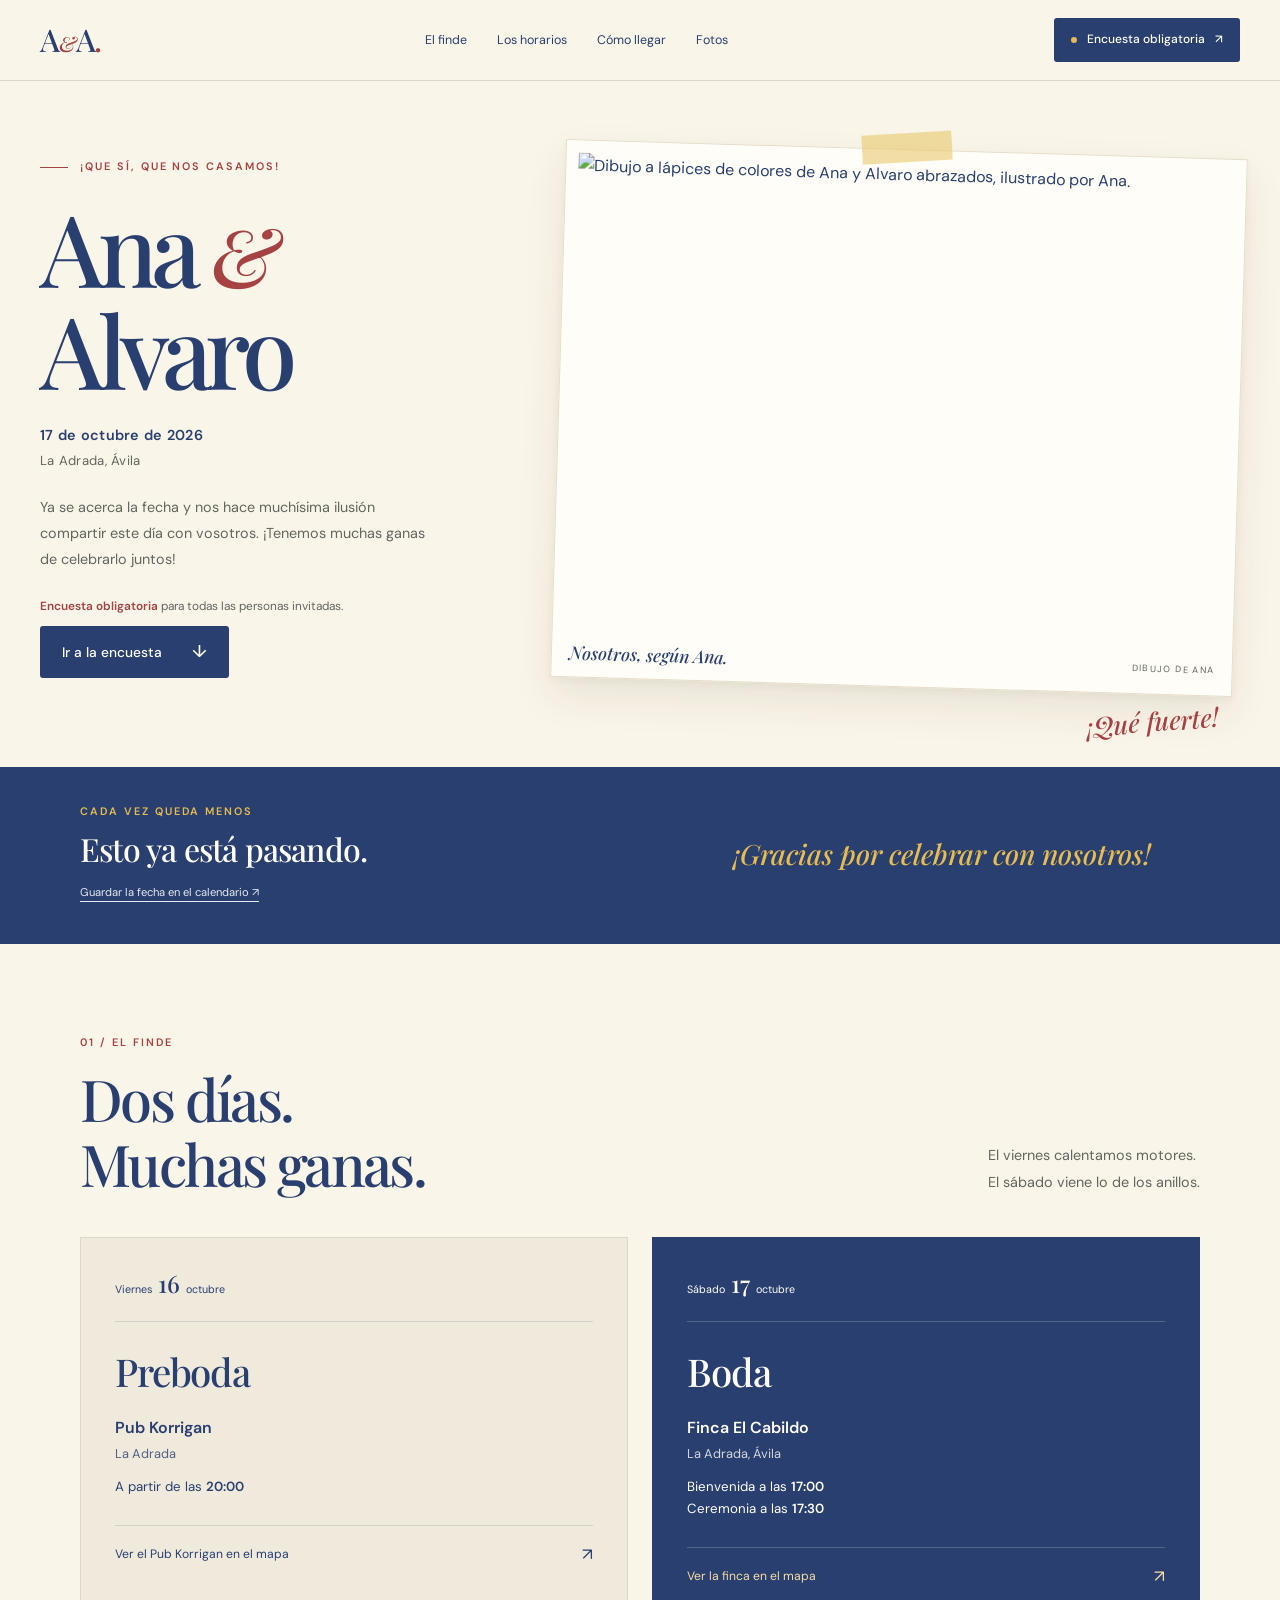
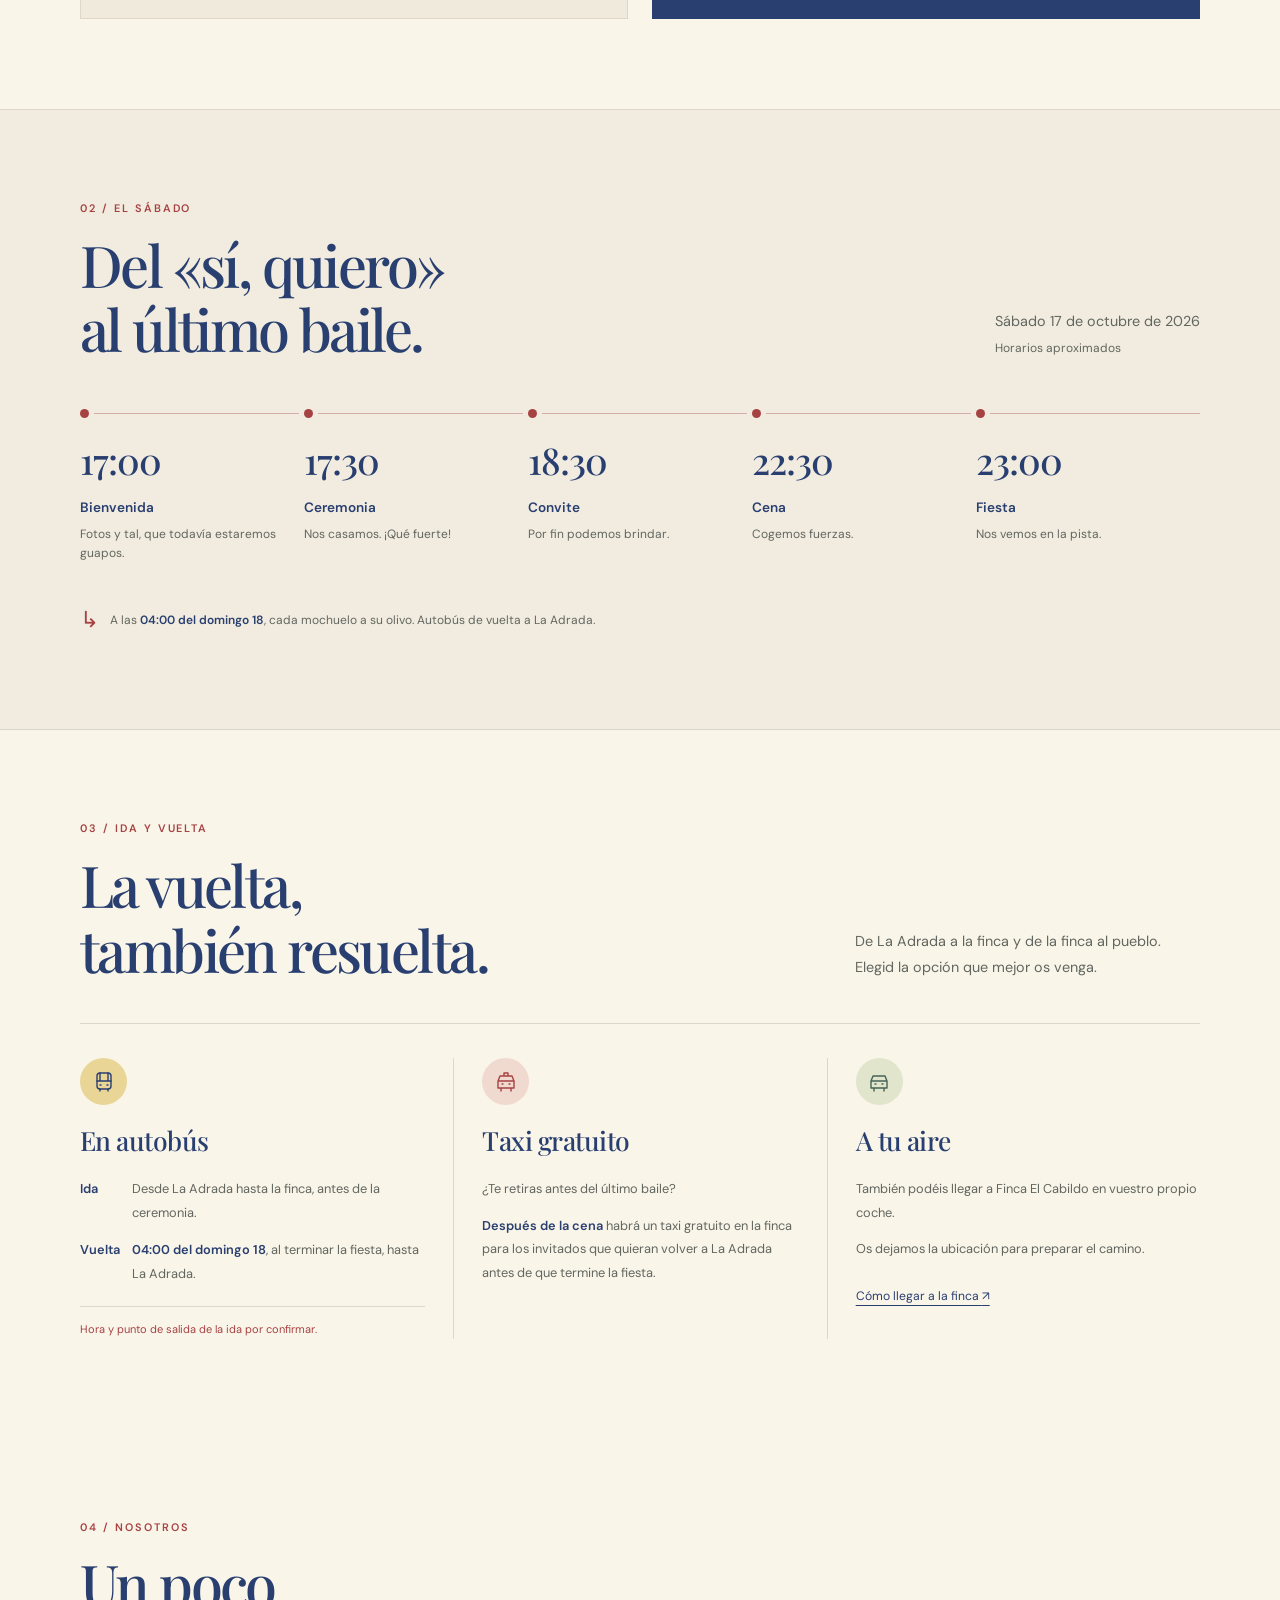
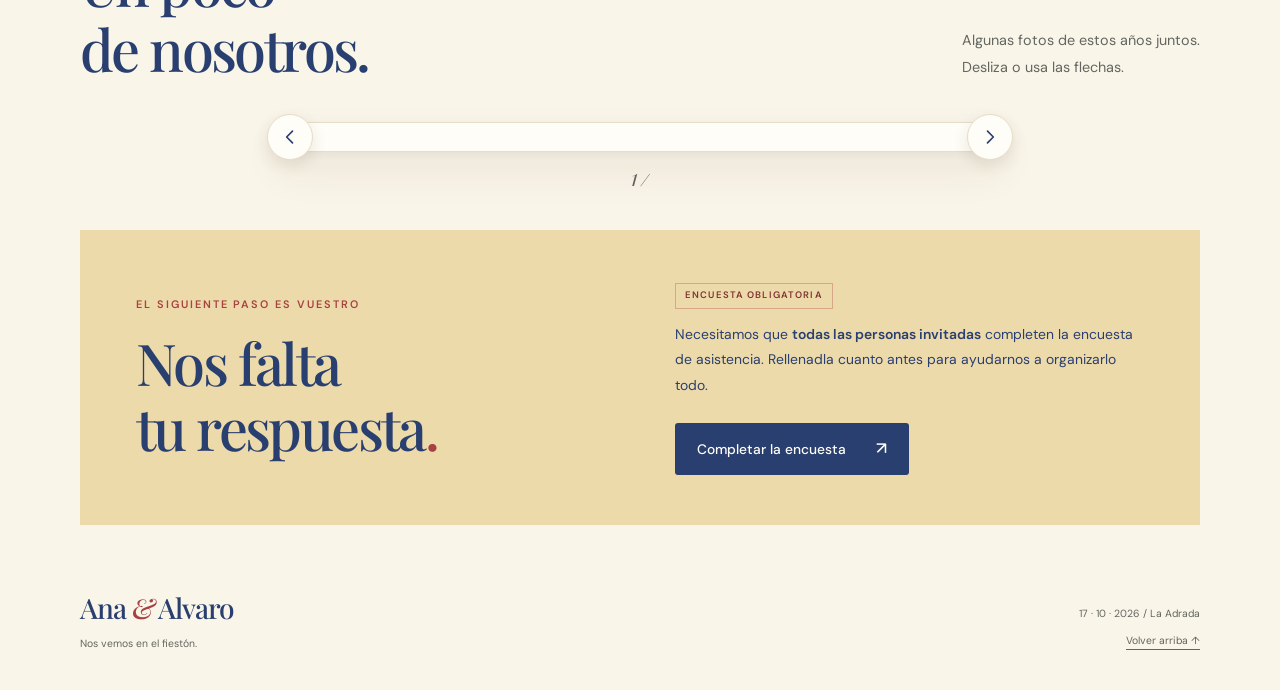
==== index.html @ 2a8c02b9 "Create index.html" ====
<!doctype html>
<html lang="es">
<head>
  <meta charset="utf-8">
  <meta name="viewport" content="width=device-width, initial-scale=1">
  <meta name="theme-color" content="#faf5e9">
  <meta name="description" content="Ana y Alvaro se casan el 17 de octubre de 2026 en Finca El Cabildo, La Adrada. Preboda, horarios, transporte y encuesta de asistencia.">
  <title>Ana &amp; Alvaro · 17 de octubre de 2026</title>
  <link rel="icon" href="6-favicon.svg" type="image/svg+xml">
  <link rel="preconnect" href="https://fonts.googleapis.com">
  <link rel="preconnect" href="https://fonts.gstatic.com" crossorigin>
  <link href="https://fonts.googleapis.com/css2?family=DM+Sans:wght@400;500;600&family=Playfair+Display:ital,wght@0,500;0,600;1,500&display=swap" rel="stylesheet">
  <link rel="stylesheet" href="2-styles.css">
  <script src="4-countdown.js" defer></script>
  <script src="5-gift.js" defer></script>
  <script src="carousel.js" defer></script>
</head>
<body>
  <a class="skip-link" href="#contenido">Saltar al contenido</a>

  <header class="masthead">
    <div class="masthead-inner">
      <a class="monogram" href="#inicio" aria-label="Ana y Alvaro, inicio">A<span>&amp;</span>A<span class="monogram-dot" aria-hidden="true">.</span></a>
      <nav class="main-nav" aria-label="Navegación principal">
        <a href="#detalles">El finde</a>
        <a href="#horarios">Los horarios</a>
        <a href="#logistica">Cómo llegar</a>
        <a href="#nosotros">Fotos</a>
      </nav>
      <a class="header-rsvp" href="https://tally.so/r/gD2LaK" target="_blank" rel="noopener noreferrer" aria-label="Encuesta obligatoria, se abre en otra pestaña">
        <span class="status-dot" aria-hidden="true"></span>Encuesta obligatoria <span aria-hidden="true">↗</span>
      </a>
    </div>
  </header>

  <main id="contenido">
    <section class="hero" id="inicio" aria-labelledby="couple-names">
      <div class="hero-copy">
        <div class="hero-heading">
          <p class="eyebrow"><span class="short-line" aria-hidden="true"></span>¡Que sí, que nos casamos!</p>
          <h1 id="couple-names"><span>Ana <i>&amp;</i></span> <span>Alvaro</span></h1>
          <p class="hero-date"><time datetime="2026-10-17">17 de octubre de 2026</time><span>La Adrada, Ávila</span></p>
        </div>
        <div class="hero-note">
          <p class="intro">Ya se acerca la fecha y nos hace muchísima ilusión compartir este día con vosotros. ¡Tenemos muchas ganas de celebrarlo juntos!</p>
          <div class="hero-response">
            <p class="response-label"><strong>Encuesta obligatoria</strong> para todas las personas invitadas.</p>
            <a class="button button-blue" href="#confirmar" aria-label="Ir a la sección de encuesta obligatoria">Ir a la encuesta <span aria-hidden="true">↓</span></a>
          </div>
        </div>
      </div>
      <figure class="artwork">
        <div class="paper-tape" aria-hidden="true"></div>
        <picture>
          <source srcset="ana-alvaro-dibujo.webp" type="image/webp">
          <img src="8-ana-alvaro-dibujo.png" width="2016" height="1458" alt="Dibujo a lápices de colores de Ana y Alvaro abrazados, ilustrado por Ana." fetchpriority="high">
        </picture>
        <figcaption><span>Nosotros, según Ana.</span><span class="artwork-credit">Dibujo de Ana</span></figcaption>
        <span class="artwork-note" aria-hidden="true">¡Qué fuerte!</span>
      </figure>
    </section>

    <section class="countdown-section" aria-labelledby="countdown-title">
      <div class="countdown-inner">
        <div class="countdown-heading">
          <p class="eyebrow">Cada vez queda menos</p>
          <h2 id="countdown-title">Esto ya está pasando.</h2>
          <a class="calendar-link" href="7-ana-y-alvaro.ics" download="boda-ana-y-alvaro.ics">Guardar la fecha en el calendario <span aria-hidden="true">↗</span></a>
        </div>
        <div class="countdown-display">
          <p id="countdown-fallback"><time datetime="2026-10-17T17:30:00+02:00">17 de octubre de 2026 · 17:30</time><br><span>Hora de La Adrada</span></p>
          <div class="countdown-units" id="countdown-units" role="timer" aria-live="off" aria-label="Cuenta atrás hasta la ceremonia" hidden>
            <div><span class="count-number" id="count-days">—</span><span class="count-label">Días</span></div>
            <div><span class="count-number" id="count-hours">—</span><span class="count-label">Horas</span></div>
            <div><span class="count-number" id="count-minutes">—</span><span class="count-label">Minutos</span></div>
            <div><span class="count-number" id="count-seconds">—</span><span class="count-label">Segundos</span></div>
          </div>
          <p class="countdown-caption" id="countdown-caption" hidden>Hasta el sí, quiero · 17:30, hora de La Adrada</p>
          <p class="countdown-message" id="countdown-message" hidden></p>
        </div>
      </div>
    </section>

    <section class="section" id="detalles" aria-labelledby="events-title">
      <div class="section-heading">
        <div><p class="eyebrow">01 / El finde</p><h2 id="events-title">Dos días.<br>Muchas ganas.</h2></div>
        <p class="section-intro">El viernes calentamos motores.<br>El sábado viene lo de los anillos.</p>
      </div>
      <div class="event-grid">
        <article class="event-card event-pre">
          <div class="event-top"><time datetime="2026-10-16">Viernes <strong>16</strong> octubre</time></div>
          <h3>Preboda</h3>
          <p class="venue">Pub Korrigan</p>
          <p class="event-place">La Adrada</p>
          <p class="event-hour">A partir de las <strong>20:00</strong></p>
          <a class="location-link" href="https://www.google.com/maps/search/?api=1&amp;query=Pub+Korrigan%2C+La+Adrada%2C+Avila" target="_blank" rel="noopener noreferrer" aria-label="Ver el Pub Korrigan en el mapa, se abre en otra pestaña">Ver el Pub Korrigan en el mapa <span aria-hidden="true">↗</span></a>
        </article>
        <article class="event-card event-wedding">
          <div class="event-top"><time datetime="2026-10-17">Sábado <strong>17</strong> octubre</time></div>
          <h3>Boda</h3>
          <p class="venue">Finca El Cabildo</p>
          <p class="event-place">La Adrada, Ávila</p>
          <p class="event-hour">Bienvenida a las <strong>17:00</strong><br>Ceremonia a las <strong>17:30</strong></p>
          <a class="location-link" href="https://www.google.com/maps/search/?api=1&amp;query=Finca+El+Cabildo%2C+La+Adrada%2C+Avila" target="_blank" rel="noopener noreferrer" aria-label="Ver Finca El Cabildo en el mapa, se abre en otra pestaña">Ver la finca en el mapa <span aria-hidden="true">↗</span></a>
        </article>
      </div>
    </section>

    <section class="schedule-section" id="horarios" aria-labelledby="schedule-title">
      <div class="section schedule-inner">
        <div class="section-heading">
          <div><p class="eyebrow">02 / El sábado</p><h2 id="schedule-title">Del «sí, quiero»<br>al último baile.</h2></div>
          <p class="section-intro">Sábado 17 de octubre de 2026<br><span class="muted">Horarios aproximados</span></p>
        </div>
        <ol class="timeline">
          <li><span class="timeline-dot" aria-hidden="true"></span><time datetime="2026-10-17T17:00:00+02:00">17:00</time><div><h3>Bienvenida</h3><p>Fotos y tal, que todavía estaremos guapos.</p></div></li>
          <li><span class="timeline-dot" aria-hidden="true"></span><time datetime="2026-10-17T17:30:00+02:00">17:30</time><div><h3>Ceremonia</h3><p>Nos casamos. ¡Qué fuerte!</p></div></li>
          <li><span class="timeline-dot" aria-hidden="true"></span><time datetime="2026-10-17T18:30:00+02:00">18:30</time><div><h3>Convite</h3><p>Por fin podemos brindar.</p></div></li>
          <li><span class="timeline-dot" aria-hidden="true"></span><time datetime="2026-10-17T22:30:00+02:00">22:30</time><div><h3>Cena</h3><p>Cogemos fuerzas.</p></div></li>
          <li><span class="timeline-dot" aria-hidden="true"></span><time datetime="2026-10-17T23:00:00+02:00">23:00</time><div><h3>Fiesta</h3><p>Nos vemos en la pista.</p></div></li>
        </ol>
        <p class="schedule-return"><span aria-hidden="true">↳</span> A las <strong>04:00 del domingo 18</strong>, cada mochuelo a su olivo. Autobús de vuelta a La Adrada.</p>
      </div>
    </section>

    <section class="section" id="logistica" aria-labelledby="transport-title">
      <div class="section-heading">
        <div><p class="eyebrow">03 / Ida y vuelta</p><h2 id="transport-title">La vuelta,<br>también resuelta.</h2></div>
        <p class="section-intro">De La Adrada a la finca y de la finca al pueblo. Elegid la opción que mejor os venga.</p>
      </div>
      <div class="transport-grid">
        <article class="transport-card">
          <span class="transport-icon" aria-hidden="true"><svg viewBox="0 0 24 24" fill="none"><rect x="5" y="3" width="14" height="16" rx="3"/><path d="M5 11h14M8 3v8m8-8v8M8 19v2m8-2v2M8 15h1m6 0h1"/></svg></span>
          <h3>En autobús</h3>
          <dl class="transport-times">
            <div><dt>Ida</dt><dd>Desde La Adrada hasta la finca, antes de la ceremonia.</dd></div>
            <div><dt>Vuelta</dt><dd><strong>04:00 del domingo 18</strong>, al terminar la fiesta, hasta La Adrada.</dd></div>
          </dl>
          <p class="pending-note">Hora y punto de salida de la ida por confirmar.</p>
        </article>
        <article class="transport-card">
          <span class="transport-icon icon-coral" aria-hidden="true"><svg viewBox="0 0 24 24" fill="none"><path d="m4 11 2-5h12l2 5M4 11h16v7H4zM7 18v3m10-3v3M8 14h1m6 0h1M10 6V3h4v3"/></svg></span>
          <h3>Taxi gratuito</h3>
          <p>¿Te retiras antes del último baile?</p>
          <p><strong>Después de la cena</strong> habrá un taxi gratuito en la finca para los invitados que quieran volver a La Adrada antes de que termine la fiesta.</p>
        </article>
        <article class="transport-card">
          <span class="transport-icon icon-green" aria-hidden="true"><svg viewBox="0 0 24 24" fill="none"><path d="m4 11 2-5h12l2 5M4 11h16v7H4zM7 18v3m10-3v3M8 14h1m6 0h1"/></svg></span>
          <h3>A tu aire</h3>
          <p>También podéis llegar a Finca El Cabildo en vuestro propio coche.</p>
          <p>Os dejamos la ubicación para preparar el camino.</p>
          <a class="text-link" href="https://www.google.com/maps/dir/?api=1&amp;destination=Finca+El+Cabildo%2C+La+Adrada%2C+Avila&amp;travelmode=driving" target="_blank" rel="noopener noreferrer" aria-label="Ver ubicación de Finca El Cabildo, se abre en otra pestaña">Cómo llegar a la finca <span aria-hidden="true">↗</span></a>
        </article>
      </div>
    </section>

    <section class="section carousel-section" id="nosotros" aria-labelledby="carousel-title">
      <div class="section-heading">
        <div><p class="eyebrow">04 / Nosotros</p><h2 id="carousel-title">Un poco<br>de nosotros.</h2></div>
        <p class="section-intro">Algunas fotos de estos años juntos.<br>Desliza o usa las flechas.</p>
      </div>
      <div class="carousel" data-carousel>
        <div class="carousel-frame">
          <div class="carousel-viewport" data-carousel-viewport tabindex="0" role="region" aria-roledescription="Carrusel" aria-label="Fotos de Ana y Alvaro">
            <div class="carousel-track" data-carousel-track></div>
          </div>
          <button class="carousel-arrow carousel-prev" type="button" data-carousel-prev aria-label="Foto anterior"><svg viewBox="0 0 24 24" fill="none" stroke="currentColor" stroke-width="2" stroke-linecap="round" stroke-linejoin="round" aria-hidden="true"><path d="M15 5l-7 7 7 7"/></svg></button>
          <button class="carousel-arrow carousel-next" type="button" data-carousel-next aria-label="Foto siguiente"><svg viewBox="0 0 24 24" fill="none" stroke="currentColor" stroke-width="2" stroke-linecap="round" stroke-linejoin="round" aria-hidden="true"><path d="M9 5l7 7-7 7"/></svg></button>
        </div>
        <p class="carousel-counter"><span data-carousel-current>1</span> / <span data-carousel-total></span></p>
      </div>
      <noscript><p class="section-intro carousel-noscript">Activa JavaScript para ver el carrusel de fotos.</p></noscript>
    </section>

    <section class="rsvp-section" id="confirmar" aria-labelledby="rsvp-title">
      <div class="rsvp-inner">
        <div><p class="eyebrow">El siguiente paso es vuestro</p><h2 id="rsvp-title">Nos falta<br>tu respuesta<span>.</span></h2></div>
        <div class="rsvp-action">
          <p class="required-tag">Encuesta obligatoria</p>
          <p>Necesitamos que <strong>todas las personas invitadas</strong> completen la encuesta de asistencia. Rellenadla cuanto antes para ayudarnos a organizarlo todo.</p>
          <a class="button button-blue" href="https://tally.so/r/gD2LaK" target="_blank" rel="noopener noreferrer" aria-label="Completar la encuesta obligatoria, se abre en otra pestaña">Completar la encuesta <span aria-hidden="true">↗</span></a>
        </div>
      </div>
    </section>

    <section class="gift-section" id="regalo" aria-labelledby="gift-title" hidden>
      <div class="gift-inner">
        <div class="gift-copy">
          <p class="eyebrow">De corazón</p>
          <h2 id="gift-title">El mejor regalo<br>es veros allí.</h2>
          <p>Si queréis hacernos un regalo, os dejamos aquí nuestra cuenta. Gracias por acompañarnos y por todo el cariño que nos dais.</p>
        </div>
        <div class="gift-account">
          <p class="gift-account-label">Datos de la cuenta</p>
          <dl class="gift-details">
            <div><dt>Titular</dt><dd>Alvaro Muñoz Serrano</dd></div>
            <div id="gift-bank-row" hidden><dt>Banco</dt><dd></dd></div>
            <div>
              <dt class="gift-iban-heading">IBAN <button class="gift-copy-button" id="copy-iban" type="button" aria-label="Copiar IBAN" title="Copiar IBAN" hidden><svg viewBox="0 0 24 24" fill="none" stroke="currentColor" stroke-width="1.8" stroke-linecap="round" stroke-linejoin="round" aria-hidden="true"><rect x="8" y="8" width="11" height="11" rx="2"/><path d="M16 8V6a2 2 0 0 0-2-2H6a2 2 0 0 0-2 2v8a2 2 0 0 0 2 2h2"/></svg></button></dt>
              <dd class="gift-iban-scroll"><span class="gift-iban" id="gift-iban"></span><span class="gift-copy-status" id="gift-copy-status" role="status" aria-live="polite"></span></dd>
            </div>
            <div><dt>BIC / SWIFT</dt><dd>BBVAESMM</dd></div>
          </dl>
          <p class="gift-reference">En el concepto, poned vuestros nombres para saber de quién viene el regalo.</p>
        </div>
      </div>
    </section>
  </main>

  <footer class="footer">
    <div><p class="footer-names">Ana <i>&amp;</i> Alvaro</p><p>Nos vemos en el fiestón.</p></div>
    <div class="footer-end"><p>17 · 10 · 2026 / La Adrada</p><a href="#inicio">Volver arriba <span aria-hidden="true">↑</span></a></div>
  </footer>
</body>
</html>
---- 2-styles.css ----
/* Colores tomados del dibujo de Ana. */
:root {
  --paper: #faf5e9;
  --white: #fffdf7;
  --blue: #293f70;
  --coral: #a74243;
  --gold: #e7bc50;
  --muted: #626660;
  --line: #dcd7c9;
  --serif: 'Playfair Display', Georgia, serif;
  --sans: 'DM Sans', system-ui, sans-serif;
}
* { box-sizing: border-box; }
html { scroll-behavior: smooth; scroll-padding-top: 110px; }
body { margin: 0; color: var(--blue); background: var(--paper); font: 16px/1.65 var(--sans); -webkit-font-smoothing: antialiased; }
img, svg { max-width: 100%; }
a { color: inherit; text-underline-offset: 5px; }
button, a { -webkit-tap-highlight-color: transparent; }
a:focus-visible, button:focus-visible { outline: 3px solid var(--coral); outline-offset: 6px; border-radius: 3px; }
[hidden] { display: none !important; }
::selection { background: #edc65b; color: var(--blue); }
h1, h2, h3, p, figure { margin: 0; }
h2 { font: 500 clamp(2.6rem, 4.5vw, 4rem)/1.12 var(--serif); letter-spacing: -.045em; }
.eyebrow { font-size: .68rem; font-weight: 600; text-transform: uppercase; letter-spacing: .18em; color: var(--coral); }
.skip-link { position: fixed; top: 8px; left: 8px; z-index: 20; padding: 10px 16px; background: var(--blue); color: white; transform: translateY(-160%); }
.skip-link:focus { transform: translateY(0); }

/* El acceso a la encuesta sigue visible también en móvil. */
.masthead { position: sticky; top: 0; z-index: 10; background: rgba(250,245,233,.97); border-bottom: 1px solid var(--line); }
.masthead-inner { max-width: 1370px; margin: auto; padding: 18px 40px; display: flex; align-items: center; justify-content: space-between; gap: 24px; }
.monogram { font: 500 1.95rem/1 var(--serif); letter-spacing: -.09em; text-decoration: none; white-space: nowrap; }
.monogram > span:first-child { color: var(--coral); font-size: .68em; font-style: italic; margin: 0 2px; }
.monogram-dot { color: var(--coral); }
.main-nav { display: flex; gap: 30px; font-size: .78rem; }
.main-nav a { padding: 10px 0; text-decoration: none; }
.main-nav a:hover { color: var(--coral); }
.header-rsvp { display: flex; align-items: center; gap: 10px; min-height: 44px; padding: 10px 17px; background: var(--blue); color: var(--white); font-size: .75rem; font-weight: 500; text-decoration: none; border-radius: 3px; }
.status-dot { width: 6px; height: 6px; flex-shrink: 0; background: var(--gold); border-radius: 50%; }
.header-rsvp:hover { background: #3d5384; }

/* Portada: texto e ilustración comparten la primera pantalla. */
.hero { max-width: 1370px; margin: auto; padding: 68px 40px 80px; display: grid; grid-template-columns: .84fr 1.25fr; align-items: center; gap: 60px; }
.hero-heading .eyebrow { display: flex; align-items: center; gap: 12px; }
.short-line { display: inline-block; width: 28px; height: 1px; background: var(--coral); }
.hero h1 { margin: 20px 0 24px; font: 500 clamp(4.5rem, 7.8vw, 7.1rem)/1.02 var(--serif); letter-spacing: -.065em; }
.hero h1 > span { display: block; }
.hero h1 i { color: var(--coral); font-size: .82em; font-weight: 500; }
.hero-date { font-size: .9rem; letter-spacing: .02em; }
.hero-date time { font-weight: 600; }
.hero-date > span { display: block; margin-top: 2px; color: var(--muted); font-size: .82rem; }
.intro { max-width: 395px; margin-top: 24px; color: var(--muted); font-size: .9rem; line-height: 1.8; }
.hero-response { margin-top: 24px; }
.response-label { max-width: 370px; margin-bottom: 10px; font-size: .74rem; line-height: 1.6; color: var(--muted); }
.response-label strong { color: var(--coral); font-weight: 600; }
.button { display: inline-flex; min-height: 52px; align-items: center; justify-content: space-between; gap: 30px; padding: 14px 22px; border-radius: 3px; text-decoration: none; font-size: .86rem; font-weight: 500; transition: background .18s, transform .18s; }
.button-blue { background: var(--blue); color: var(--white); }
.button-blue:hover { background: #3b5488; transform: translateY(-2px); }
.button span { font-size: 1.25em; line-height: 1; }
.artwork { position: relative; padding: 12px 12px 0; background: var(--white); border: 1px solid #e6ddc9; box-shadow: 0 18px 40px #3c321416, 0 3px 7px #3c32140c; transform: rotate(1.7deg); }
.artwork picture, .artwork img { display: block; width: 100%; height: auto; }
.artwork figcaption { display: flex; align-items: center; justify-content: space-between; gap: 12px; min-height: 50px; padding: 12px 5px; }
.artwork figcaption > span:first-child { font: italic 500 1.1rem var(--serif); }
.artwork-credit { font-size: .57rem; text-transform: uppercase; letter-spacing: .15em; color: var(--muted); }
.paper-tape { position: absolute; z-index: 1; width: 90px; height: 29px; top: -17px; left: calc(50% - 45px); background: #e8c96994; transform: rotate(-5deg); }
.artwork-note { position: absolute; bottom: -44px; right: 12px; font: italic 500 1.6rem var(--serif); color: var(--coral); transform: rotate(-6deg); }

/* Cuenta atrás: la hora de destino no depende de la zona del visitante. */
.countdown-section { background: var(--blue); color: var(--white); }
.countdown-inner { display: flex; justify-content: space-between; align-items: center; gap: 48px; max-width: 1200px; margin: auto; padding: 36px 40px 40px; }
.countdown-heading .eyebrow { color: var(--gold); margin-bottom: 10px; }
.countdown-heading h2 { font-size: clamp(1.65rem, 2.5vw, 2.4rem); letter-spacing: -.025em; }
.calendar-link { display: inline-block; margin-top: 16px; color: #e6e9ee; font-size: .7rem; }
.calendar-link:hover { color: var(--gold); }
.countdown-section a:focus-visible { outline-color: var(--gold); }
.countdown-display { flex: 0 0 46%; text-align: center; }
.countdown-units { display: grid; grid-template-columns: repeat(4, minmax(0, 1fr)); }
.countdown-units > div + div { border-left: 1px solid #ffffff29; }
.count-number { display: block; font: 500 clamp(2.2rem, 4vw, 3.4rem)/1.15 var(--serif); font-variant-numeric: lining-nums tabular-nums; letter-spacing: -.03em; }
.count-label { display: block; margin-top: 8px; color: #e1e5eb; font-size: .55rem; text-transform: uppercase; letter-spacing: .15em; }
.countdown-caption { margin-top: 15px; font-size: .62rem; color: #d5dce7; }
.countdown-message { font: italic 500 1.75rem/1.4 var(--serif); color: var(--gold); }
#countdown-fallback { font: 500 1.3rem/1.5 var(--serif); }
#countdown-fallback span { font: .7rem var(--sans); color: #e1e5eb; }

.section { max-width: 1200px; padding: 90px 40px; margin: auto; }
.section-heading { display: flex; justify-content: space-between; align-items: end; gap: 48px; margin-bottom: 42px; }
.section-heading .eyebrow { margin-bottom: 14px; }
.section-intro { max-width: 345px; color: var(--muted); font-size: .9rem; line-height: 1.85; }
.muted { font-size: .75rem; }
.event-grid { display: grid; grid-template-columns: 1fr 1fr; gap: 24px; }
.event-card { padding: 29px 34px 27px; border: 1px solid var(--line); }
.event-pre { background: #f0eadc; }
.event-wedding { background: var(--blue); border-color: var(--blue); color: var(--white); }
.event-top { display: flex; justify-content: space-between; align-items: center; gap: 12px; padding-bottom: 22px; border-bottom: 1px solid #293f7025; }
.event-kind { color: var(--coral); text-transform: uppercase; letter-spacing: .15em; font-size: .63rem; font-weight: 600; }
.event-top time { font-size: .67rem; white-space: nowrap; }
.event-top time strong { font: 500 1.5rem var(--serif); margin: 0 3px; }
.event-wedding .event-kind { color: var(--gold); }
.event-wedding .event-top { border-color: #ffffff33; }
.event-card h3 { font: 500 clamp(1.9rem, 3vw, 2.6rem)/1.15 var(--serif); letter-spacing: -.03em; margin: 27px 0 21px; }
.venue { font-weight: 600; font-size: 1rem; }
.event-place { font-size: .8rem; opacity: .8; margin: 2px 0 12px; }
.event-hour { font-size: .83rem; }
.event-hour strong { font-weight: 600; }
.location-link { display: flex; min-height: 44px; margin-top: 27px; padding: 14px 0 0; justify-content: space-between; align-items: center; border-top: 1px solid #293f7025; font-size: .76rem; text-decoration: none; }
.location-link:hover { text-decoration: underline; }
.location-link span { font-size: 1.4em; }
.event-wedding .location-link { border-color: #ffffff33; color: #f6dda3; }
.event-wedding a:focus-visible { outline-color: var(--gold); }

.schedule-section { background: #f1ecdf; border-block: 1px solid var(--line); }
.timeline { display: grid; grid-template-columns: repeat(5, minmax(0, 1fr)); list-style: none; padding: 0; margin: 52px 0 0; }
.timeline li { position: relative; padding: 24px 16px 0 0; border-top: 1px solid #a7424360; }
.timeline-dot { position: absolute; width: 9px; height: 9px; top: -5px; left: 0; background: var(--coral); border-radius: 50%; box-shadow: 0 0 0 5px #f1ecdf; }
.timeline time { font: 500 2.3rem/1.2 var(--serif); letter-spacing: -.025em; }
.timeline h3 { font-size: .85rem; font-weight: 600; margin: 14px 0 5px; }
.timeline p { font-size: .75rem; color: var(--muted); }
.schedule-return { margin-top: 38px; font-size: .75rem; color: var(--muted); }
.schedule-return > span { display: inline-block; font-size: 1.4rem; margin-right: 8px; color: var(--coral); vertical-align: middle; }
.schedule-return strong { font-weight: 600; color: var(--blue); }

.transport-grid { display: grid; grid-template-columns: repeat(3, minmax(0, 1fr)); gap: 0; border-top: 1px solid var(--line); padding-top: 34px; }
.transport-card { padding-right: 28px; }
.transport-card + .transport-card { padding-left: 28px; border-left: 1px solid var(--line); }
.transport-card:last-child { padding-right: 0; }
.transport-icon { display: inline-flex; align-items: center; justify-content: center; width: 47px; height: 47px; border-radius: 50%; background: #e9d697; color: var(--blue); }
.transport-icon svg { width: 24px; height: 24px; stroke: currentColor; stroke-width: 1.4; stroke-linecap: round; stroke-linejoin: round; }
.icon-coral { background: #f0d9ce; color: var(--coral); }
.icon-green { background: #e1e5cc; color: #456357; }
.transport-card h3 { font: 500 1.65rem var(--serif); margin: 17px 0 19px; letter-spacing: -.02em; }
.transport-card p, .transport-times { font-size: .8rem; color: var(--muted); line-height: 1.85; }
.transport-card > p + p { margin-top: 13px; }
.transport-card strong { color: var(--blue); font-weight: 600; }
.transport-times { margin: 0; }
.transport-times > div { display: grid; grid-template-columns: 44px 1fr; gap: 8px; }
.transport-times > div + div { margin-top: 14px; }
.transport-times dt { font-weight: 600; color: var(--blue); }
.transport-times dd { margin: 0; }
.transport-card .pending-note { margin-top: 20px; padding-top: 12px; border-top: 1px solid var(--line); font-size: .69rem; color: var(--coral); }
.text-link { display: inline-block; min-height: 44px; padding-top: 15px; margin-top: 10px; font-size: .76rem; }
.text-link:hover { color: var(--coral); }

.rsvp-section { padding: 0 40px 64px; }
.rsvp-inner { display: grid; grid-template-columns: 1fr 1fr; align-items: center; gap: 70px; max-width: 1120px; margin: auto; background: #eddaaa; padding: 50px 56px; }
.rsvp-inner .eyebrow { margin-bottom: 16px; }
.rsvp-inner h2 { font-size: clamp(2.5rem, 4.5vw, 3.8rem); }
.rsvp-inner h2 span { color: var(--coral); }
.rsvp-action .required-tag { display: inline-block; margin-bottom: 13px; padding: 4px 9px; border: 1px solid #a7424355; font-size: .59rem; letter-spacing: .12em; font-weight: 600; text-transform: uppercase; color: #813334; }
.rsvp-action > p:not(.required-tag) { font-size: .87rem; line-height: 1.85; }
.rsvp-action strong { font-weight: 600; }
.rsvp-action .button { margin-top: 24px; }
.gift-section { padding: 0 40px 78px; }
.gift-inner { display: grid; grid-template-columns: minmax(0, 1fr) minmax(0, 1fr); align-items: center; gap: 60px; max-width: 1120px; margin: auto; padding: 42px 52px; background: #f0eadc; border: 1px solid var(--line); }
.gift-copy .eyebrow { margin-bottom: 13px; }
.gift-copy h2 { font-size: clamp(2.2rem, 3.7vw, 3.2rem); }
.gift-copy > p:last-child { max-width: 405px; margin-top: 20px; color: var(--muted); font-size: .86rem; line-height: 1.8; }
.gift-account { min-width: 0; padding: 4px 0 4px 30px; border-left: 2px solid var(--coral); }
.gift-account-label { color: var(--coral); font-size: .72rem; font-weight: 600; text-transform: uppercase; letter-spacing: .11em; }
.gift-details { margin: 20px 0 0; }
.gift-details > div + div { margin-top: 14px; }
.gift-details dt { margin-bottom: 3px; color: var(--muted); font-size: .78rem; }
.gift-details dd { margin: 0; font-size: .96rem; font-weight: 500; overflow-wrap: anywhere; }
.gift-iban-heading { display: flex; align-items: center; gap: 4px; }
.gift-details .gift-iban-scroll { overflow-x: auto; overflow-wrap: normal; }
.gift-iban { display: block; width: max-content; max-width: none; font: 600 1.02rem/1.6 var(--sans); letter-spacing: -.025em; white-space: nowrap; font-variant-numeric: tabular-nums; }
.gift-copy-button { display: inline-flex; width: 30px; height: 30px; align-items: center; justify-content: center; padding: 5px; border: 0; border-radius: 5px; background: none; color: var(--coral); cursor: pointer; }
.gift-copy-button svg { width: 18px; height: 18px; }
.gift-copy-button:hover { background: #a7424317; }
.gift-copy-status { display: block; margin-top: 5px; color: var(--muted); font-size: .78rem; }
.gift-copy-status:empty { display: none; }
.gift-reference { margin-top: 20px; padding-top: 16px; border-top: 1px solid var(--line); color: var(--muted); font-size: .82rem; line-height: 1.7; }
.footer { display: flex; justify-content: space-between; align-items: end; gap: 30px; padding: 0 40px 38px; max-width: 1200px; margin: auto; }
.footer-names { font: 500 1.75rem var(--serif); letter-spacing: -.04em; }
.footer-names i { color: var(--coral); }
.footer p:not(.footer-names), .footer a { font-size: .65rem; color: var(--muted); }
.footer-names + p { margin-top: 9px; }
.footer-end { text-align: right; }
.footer-end a { display: inline-block; padding: 10px 0 0; }

@media (min-width: 1500px) {
  .hero { padding-top: 84px; padding-bottom: 100px; }
}
@media (max-width: 1000px) {
  .masthead-inner { padding-inline: 28px; }
  .hero { gap: 30px; padding: 48px 28px 70px; grid-template-columns: .9fr 1.1fr; }
  .hero h1 { font-size: clamp(3.8rem, 8.4vw, 5.2rem); }
  .hero-heading .eyebrow { font-size: .59rem; letter-spacing: .14em; }
  .intro { font-size: .82rem; }
  .section { padding: 72px 28px; }
  .countdown-inner { padding-inline: 28px; gap: 24px; }
  .event-card { padding-inline: 25px; }
  .rsvp-section { padding-inline: 28px; }
  .rsvp-inner { padding: 38px 34px; gap: 35px; }
  .gift-section { padding-inline: 28px; }
  .gift-inner { gap: 30px; padding: 36px; }
}
@media (max-width: 720px) {
  html { scroll-padding-top: 90px; }
  .masthead-inner { padding: 12px 20px; gap: 12px; }
  .monogram { font-size: 1.75rem; }
  .main-nav { display: none; }
  .header-rsvp { min-height: 42px; padding: 10px 12px; font-size: .68rem; gap: 8px; }
  .hero { display: grid; grid-template-columns: minmax(0, 1fr); gap: 25px; padding: 32px 23px 42px; }
  .hero-copy { display: contents; }
  .hero-heading { order: 1; text-align: center; }
  .hero-heading .eyebrow { justify-content: center; font-size: .6rem; }
  .hero h1 { font-size: clamp(2.45rem, 12vw, 4.7rem); margin: 15px 0 15px; letter-spacing: -.065em; white-space: nowrap; }
  .hero h1 > span { display: inline; }
  .hero-date { font-size: .8rem; }
  .hero-date > span { font-size: .71rem; margin-top: 1px; }
  .artwork { order: 2; transform: rotate(.8deg); padding: 8px 8px 0; margin-top: 5px; }
  .artwork figcaption { min-height: 40px; padding: 10px 3px; }
  .artwork figcaption > span:first-child { font-size: .98rem; }
  .artwork-credit { font-size: .48rem; letter-spacing: .09em; }
  .paper-tape { width: 62px; height: 23px; left: calc(50% - 31px); top: -13px; }
  .artwork-note { display: none; }
  .hero-note { order: 3; text-align: center; }
  .intro { max-width: 430px; margin: 0 auto; font-size: .84rem; }
  .hero-response { margin-top: 19px; }
  .response-label { margin: 0 auto 11px; max-width: 280px; font-size: .69rem; }
  .hero-response .button { width: 100%; max-width: 350px; }
  .countdown-inner { flex-direction: column; gap: 27px; padding: 31px 22px; text-align: center; }
  .countdown-heading h2 { font-size: 1.9rem; }
  .calendar-link { margin-top: 12px; }
  .countdown-display { width: 100%; max-width: 420px; }
  .count-number { font-size: 2.55rem; }
  .count-label { font-size: .5rem; letter-spacing: .1em; }
  .countdown-caption { font-size: .57rem; }
  .section { padding: 57px 23px; }
  .section-heading { display: block; margin-bottom: 28px; }
  .section-heading .eyebrow { margin-bottom: 12px; }
  h2 { font-size: clamp(2.45rem, 9.5vw, 3.4rem); }
  .section-intro { margin-top: 20px; font-size: .83rem; }
  .event-grid { grid-template-columns: minmax(0, 1fr); gap: 18px; }
  .event-card { padding: 23px 24px; }
  .event-top { padding-bottom: 18px; }
  .event-card h3 { font-size: 2.15rem; margin: 23px 0 18px; }
  .event-top time { font-size: .62rem; }
  .location-link { font-size: .73rem; }
  .timeline { position: relative; display: block; margin-top: 33px; }
  .timeline::before { content: ""; position: absolute; top: 22px; bottom: 22px; left: 5px; width: 1px; background: #a7424360; }
  .timeline li { display: grid; grid-template-columns: 91px minmax(0,1fr); gap: 18px; border-top: 0; padding: 0 0 30px 22px; margin-left: 5px; }
  .timeline li:last-child { padding-bottom: 0; }
  .timeline-dot { top: 18px; left: -5px; box-shadow: none; }
  .timeline time { font-size: 1.8rem; }
  .timeline h3 { margin: 0 0 3px; font-size: .85rem; }
  .timeline p { font-size: .74rem; }
  .schedule-return { padding-top: 18px; margin-top: 27px; border-top: 1px solid var(--line); line-height: 1.8; font-size: .73rem; }
  .transport-grid { grid-template-columns: minmax(0,1fr); padding-top: 24px; }
  .transport-card { padding: 0 0 26px; }
  .transport-card + .transport-card { border-left: 0; border-top: 1px solid var(--line); padding: 26px 0; }
  .transport-card:last-child { padding-bottom: 0; }
  .transport-card h3 { margin: 13px 0 14px; }
  .transport-card p, .transport-times { font-size: .84rem; }
  .transport-card .pending-note { max-width: 350px; }
  .transport-card .text-link { font-size: .8rem; }
  .rsvp-section { padding: 0 18px 42px; }
  .rsvp-inner { grid-template-columns: minmax(0,1fr); padding: 33px 25px; gap: 27px; }
  .rsvp-inner h2 { font-size: 2.8rem; }
  .rsvp-inner .eyebrow { font-size: .59rem; }
  .rsvp-action .button { width: 100%; gap: 12px; }
  .gift-section { padding: 0 18px 48px; }
  .gift-inner { display: block; padding: 31px 22px; }
  .gift-copy h2 { font-size: clamp(2.25rem, 9.5vw, 3rem); }
  .gift-copy > p:last-child { font-size: .95rem; line-height: 1.65; }
  .gift-account { margin-top: 29px; padding: 23px 0 0; border-left: 0; border-top: 2px solid var(--coral); }
  .gift-account-label { font-size: .75rem; }
  .gift-details { margin-top: 20px; }
  .gift-details > div + div { margin-top: 15px; }
  .gift-details dt { font-size: .9rem; }
  .gift-details dd { font-size: 1rem; }
  .gift-iban { font-size: 1rem; }
  .gift-reference { font-size: .95rem; }
  .footer { display: block; padding: 0 23px 28px; text-align: center; }
  .footer-end { text-align: center; margin-top: 24px; }
}
@media (max-width: 340px) {
  .gift-iban { font-size: .95rem; }
}
@media (prefers-reduced-motion: reduce) {
  html { scroll-behavior: auto; }
  .button { transition: none; }
  .button:hover { transform: none; }
}


/* Carrusel de fotos: marco de papel como el dibujo de la portada. */
.carousel-section { padding-bottom: 40px; }
.carousel { max-width: 720px; margin: 0 auto; }
.carousel-frame { position: relative; padding: 14px; background: var(--white); border: 1px solid #e6ddc9; box-shadow: 0 18px 40px #3c321416, 0 3px 7px #3c32140c; }
.carousel-viewport { overflow-x: auto; scrollbar-width: none; -ms-overflow-style: none; scroll-snap-type: x mandatory; }
.carousel-viewport::-webkit-scrollbar { display: none; }
.carousel-track { display: flex; }
.carousel-slide { flex: 0 0 100%; scroll-snap-align: center; scroll-snap-stop: always; aspect-ratio: 4 / 5; display: flex; align-items: center; justify-content: center; background: var(--white); }
.carousel-slide img { width: 100%; height: 100%; object-fit: contain; display: block; }
.carousel-arrow { position: absolute; top: 50%; transform: translateY(-50%); z-index: 2; width: 46px; height: 46px; display: flex; align-items: center; justify-content: center; background: var(--white); color: var(--blue); border: 1px solid #e6ddc9; border-radius: 50%; box-shadow: 0 6px 16px #3c32141c; cursor: pointer; transition: background .18s, transform .18s; }
.carousel-arrow:hover { background: var(--paper); transform: translateY(-50%) scale(1.06); }
.carousel-arrow svg { width: 20px; height: 20px; }
.carousel-prev { left: -14px; }
.carousel-next { right: -14px; }
.carousel-counter { margin-top: 16px; text-align: center; font: italic 500 1.05rem var(--serif); color: var(--muted); font-variant-numeric: lining-nums tabular-nums; }
.carousel-noscript { margin-top: 24px; }
@media (max-width: 720px) {
  .carousel-frame { padding: 10px; }
  .carousel-arrow { width: 40px; height: 40px; }
  .carousel-prev { left: 4px; }
  .carousel-next { right: 4px; }
}
@media (prefers-reduced-motion: reduce) {
  .carousel-arrow { transition: none; }
}
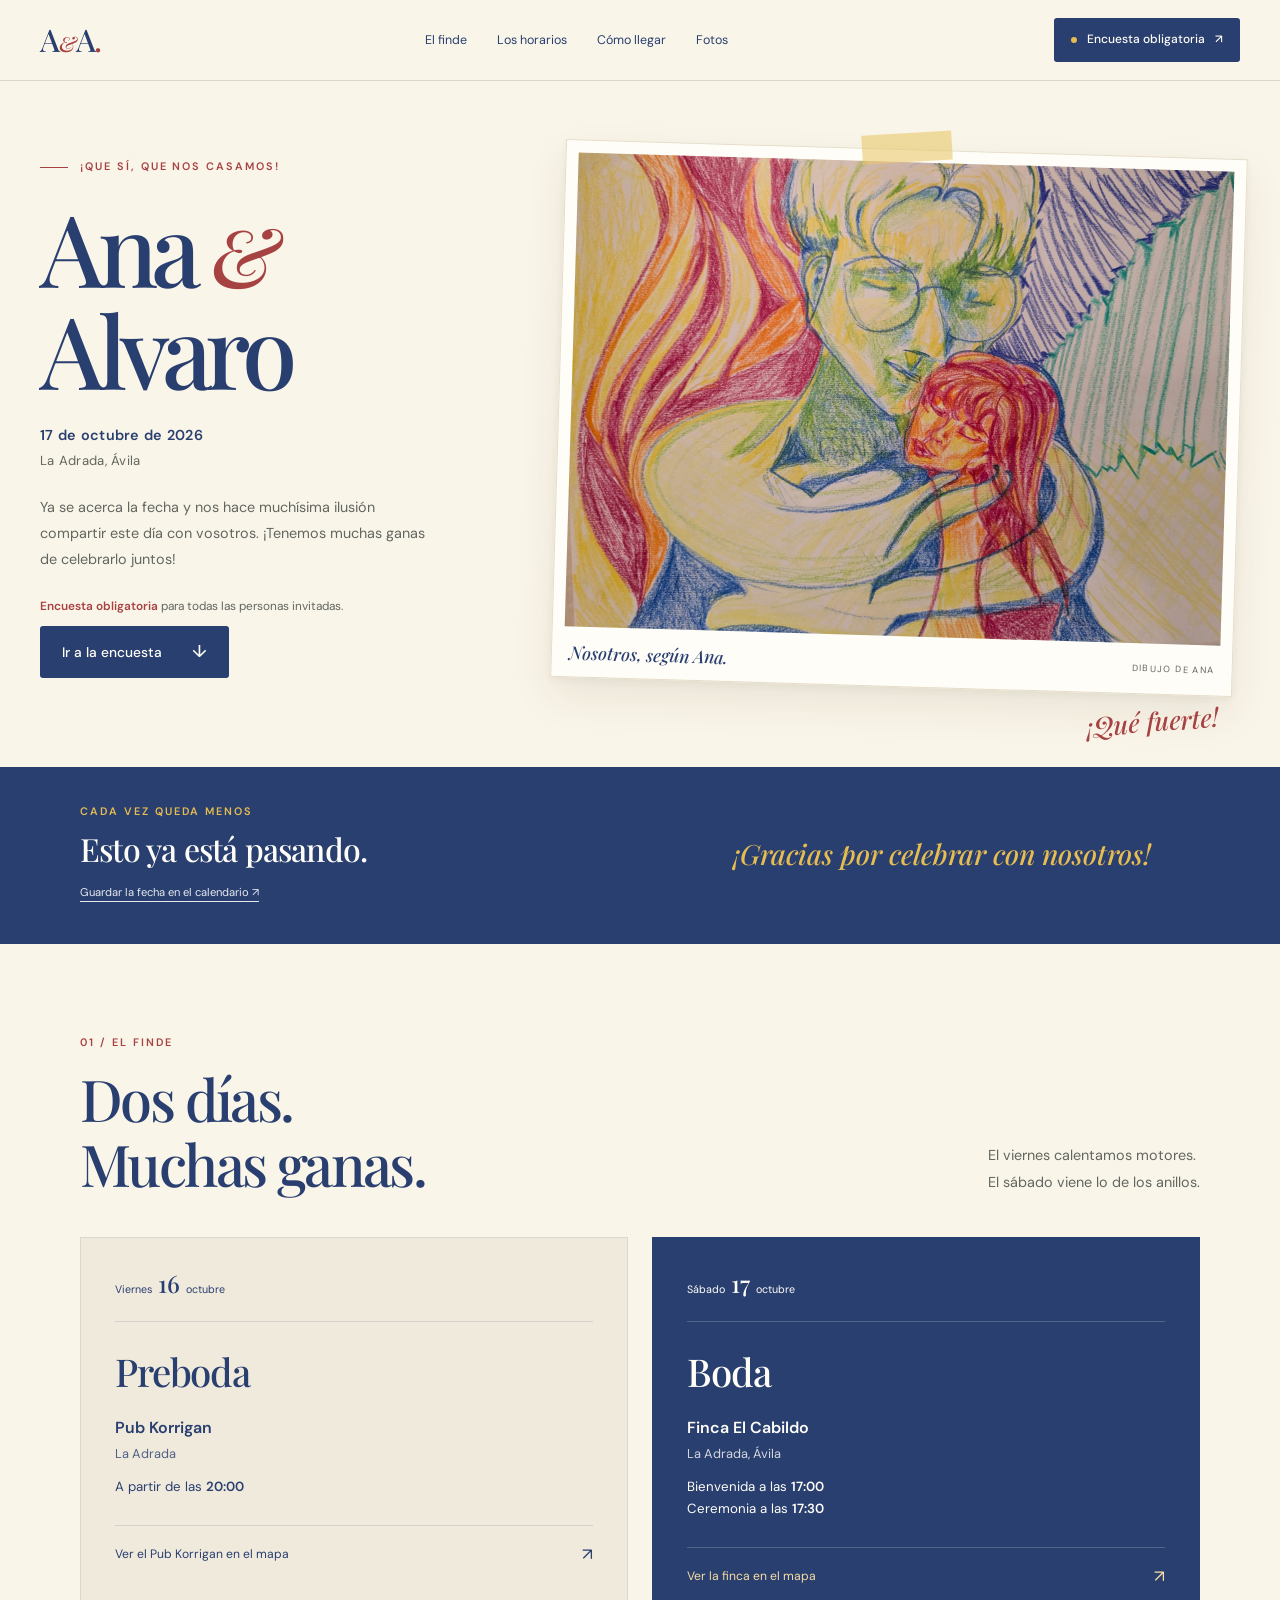
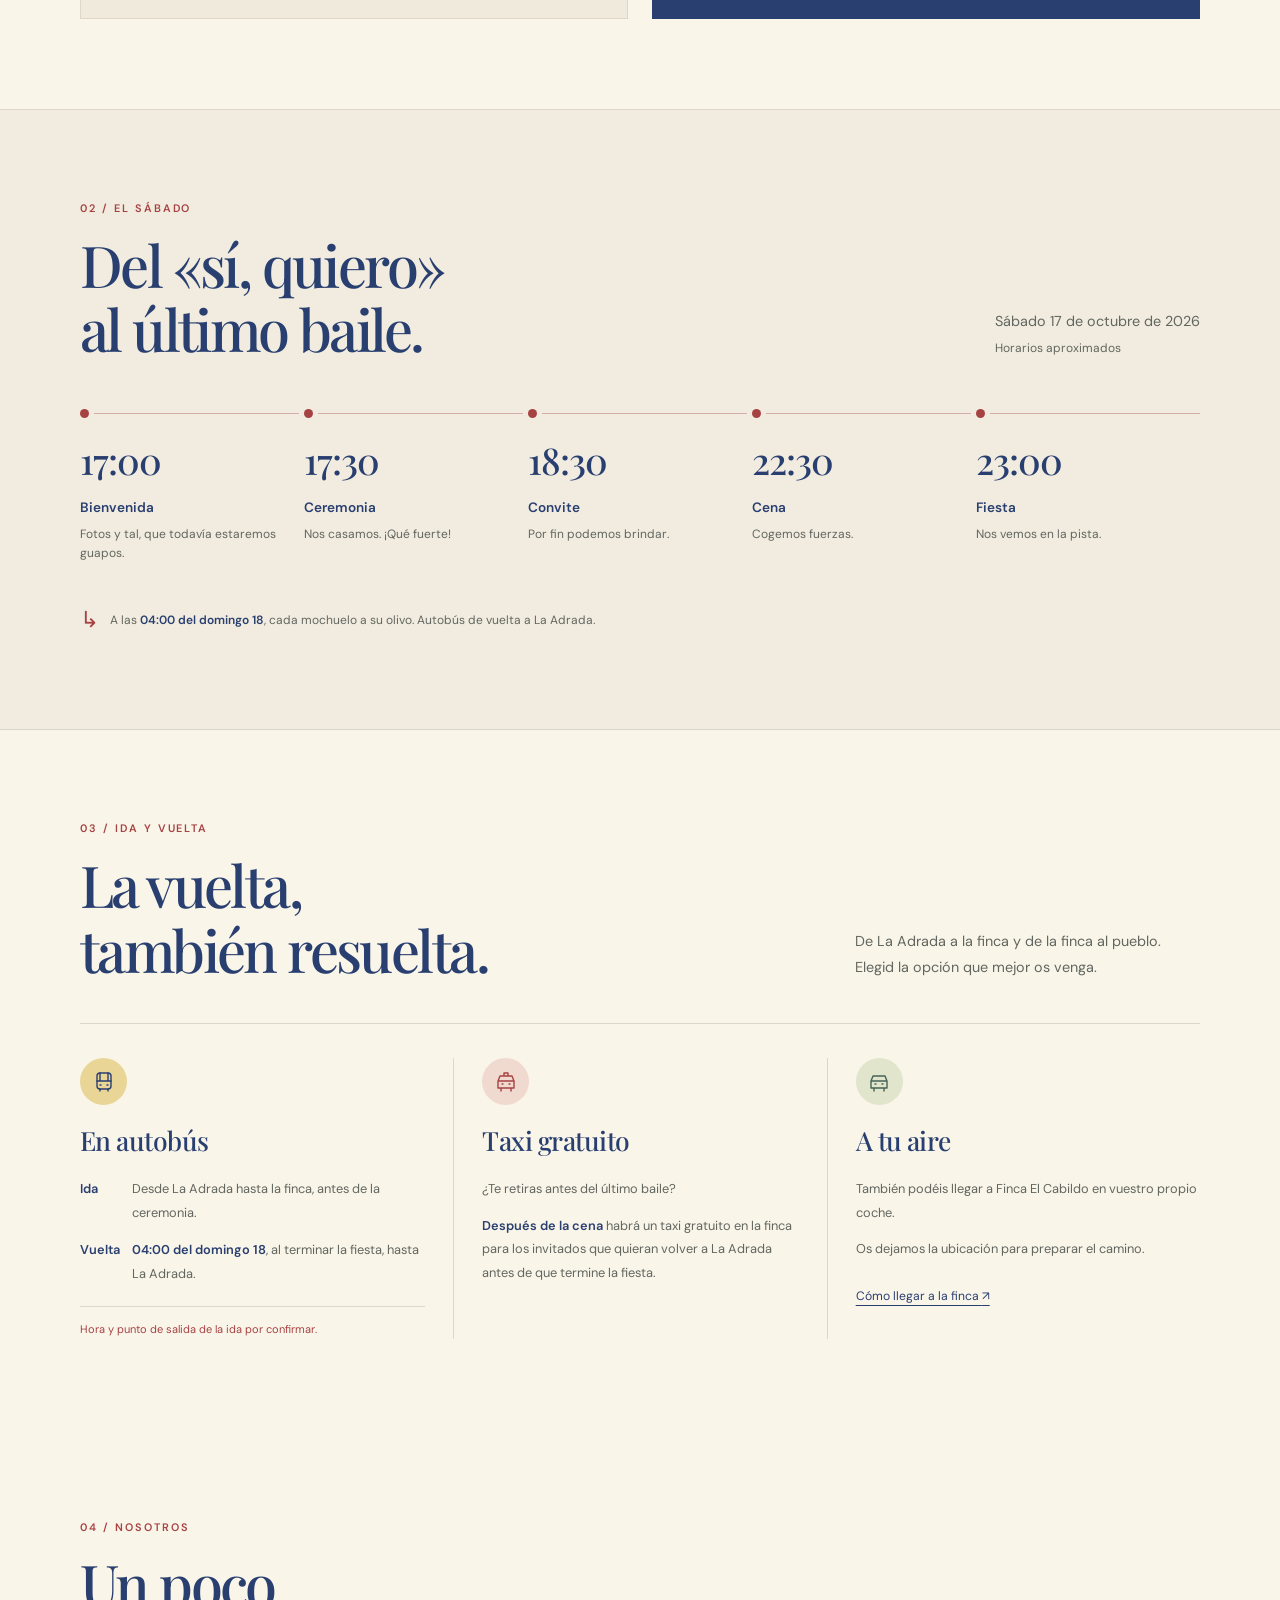
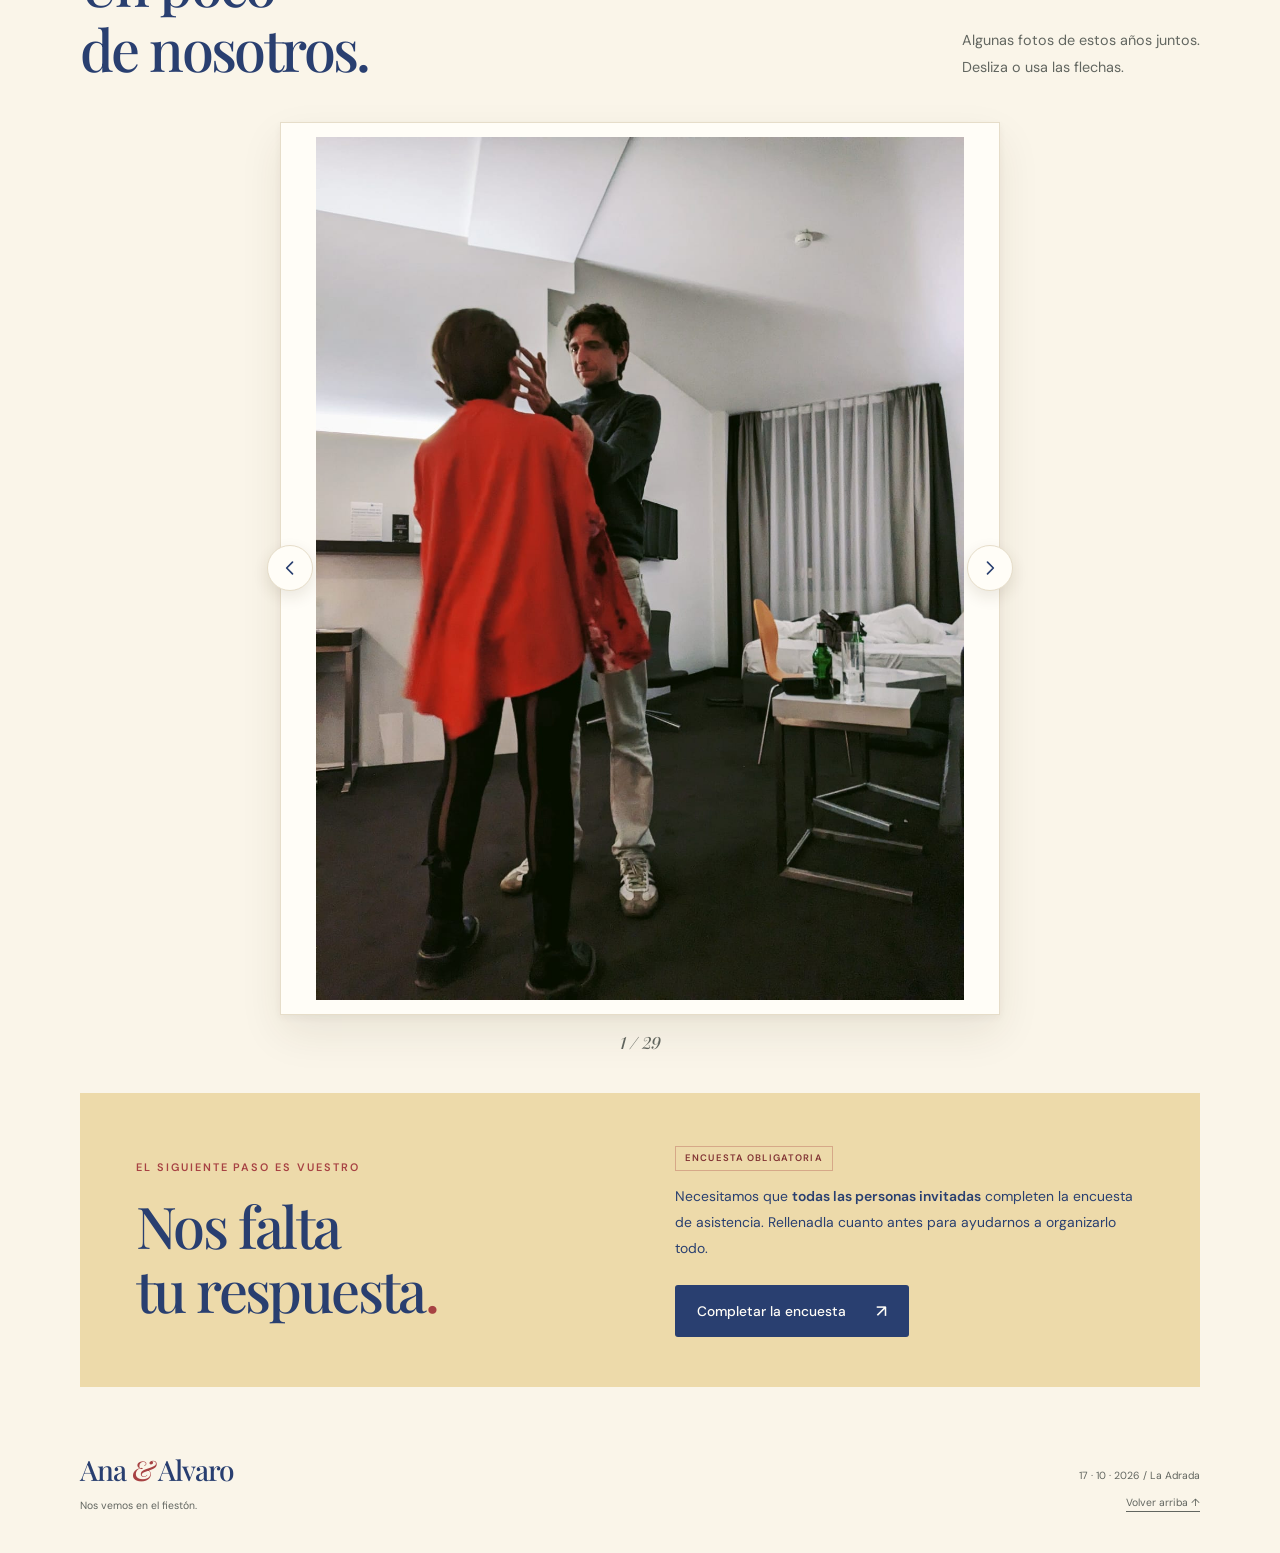
==== commit bf98f879: "Update index.html" ====
--- a/index.html
+++ b/index.html
@@ -52,7 +52,7 @@
       <figure class="artwork">
         <div class="paper-tape" aria-hidden="true"></div>
         <picture>
-          <source srcset="ana-alvaro-dibujo.webp" type="image/webp">
+          <source srcset="9-ana-alvaro-dibujo.webp" type="image/webp">
           <img src="8-ana-alvaro-dibujo.png" width="2016" height="1458" alt="Dibujo a lápices de colores de Ana y Alvaro abrazados, ilustrado por Ana." fetchpriority="high">
         </picture>
         <figcaption><span>Nosotros, según Ana.</span><span class="artwork-credit">Dibujo de Ana</span></figcaption>
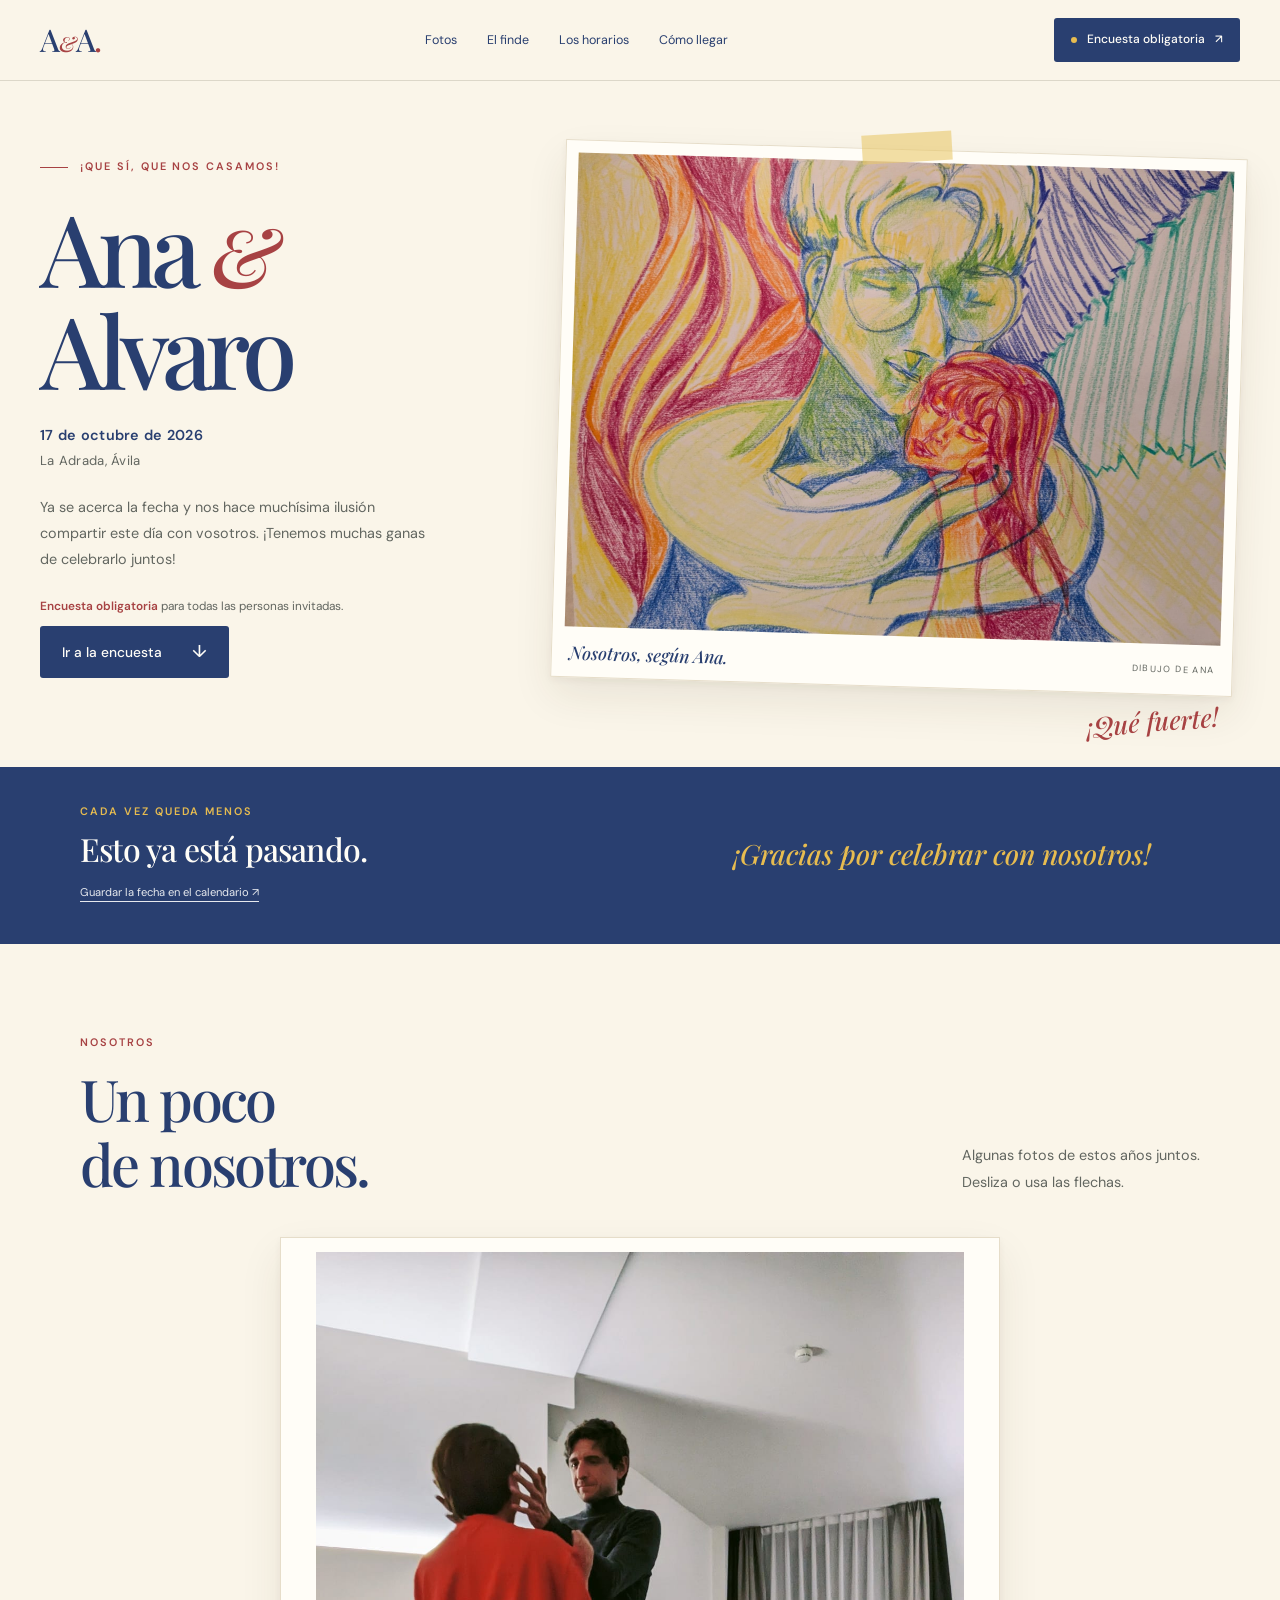
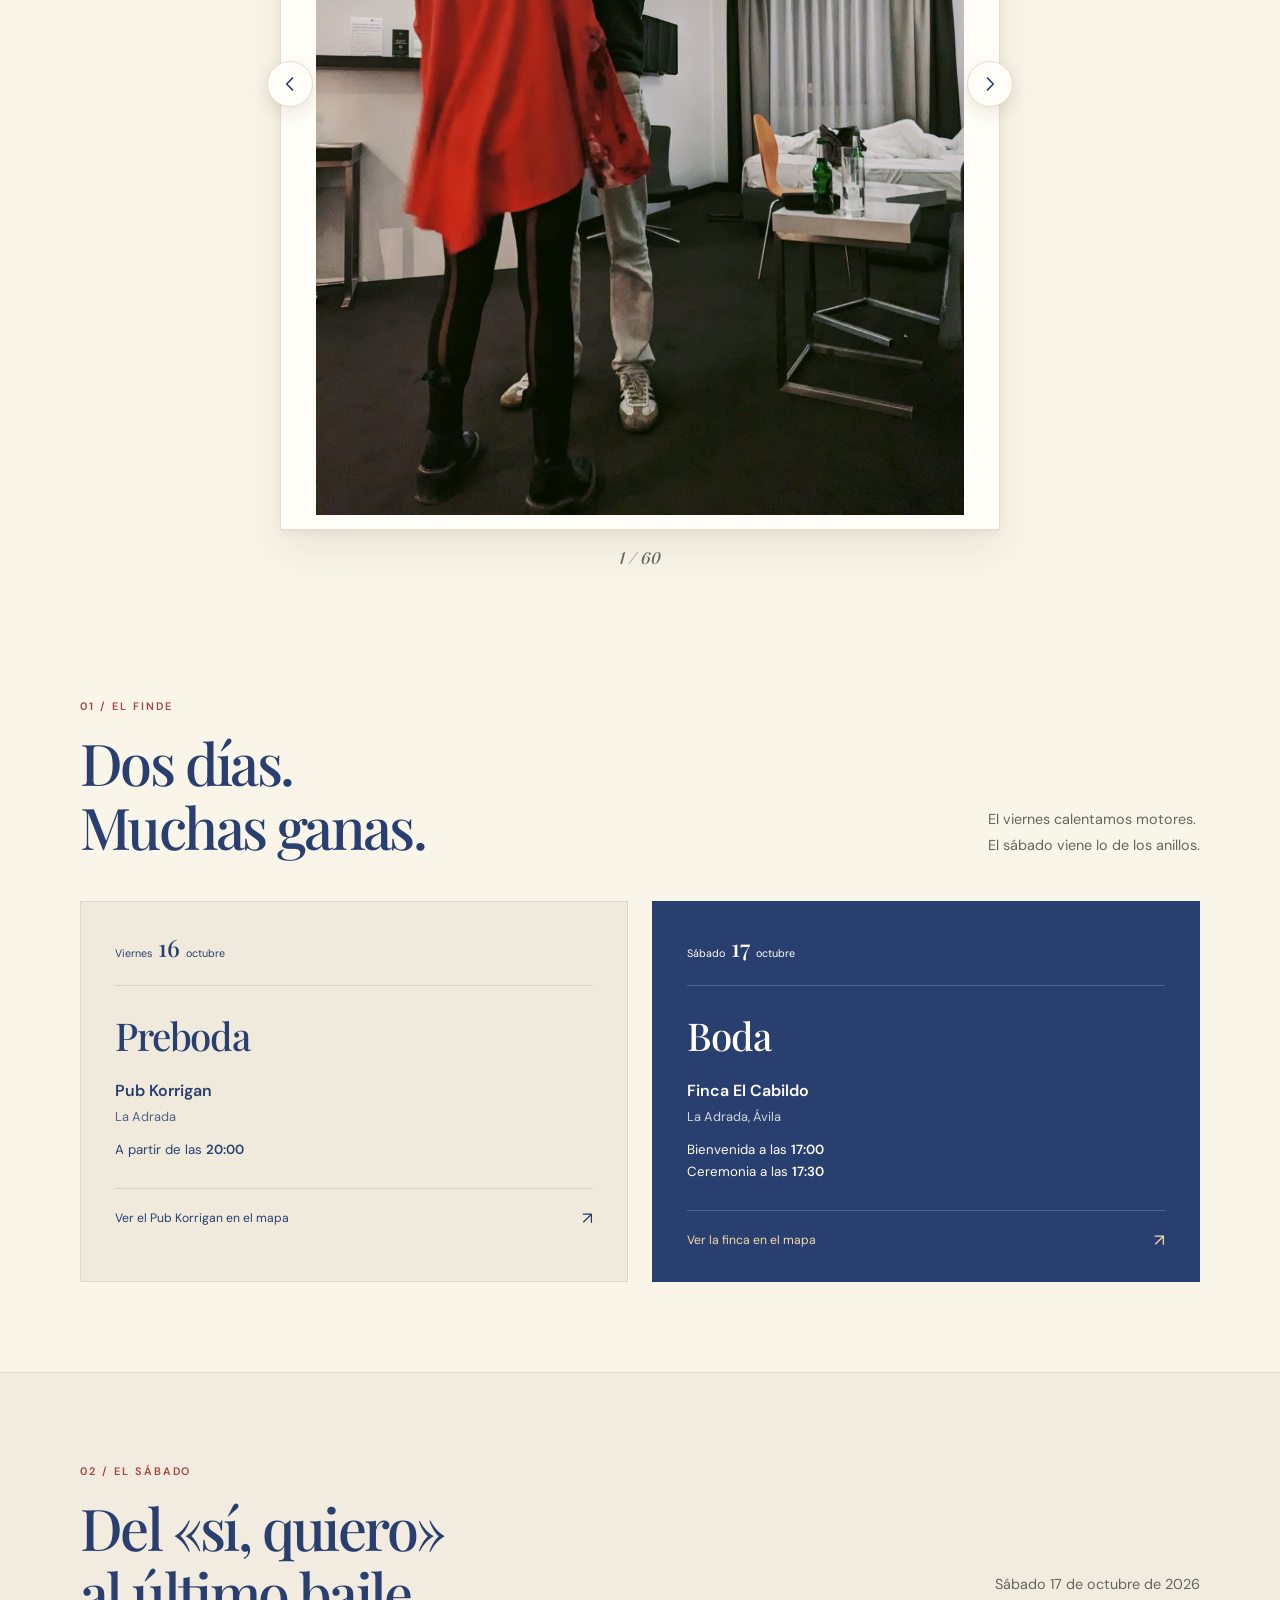
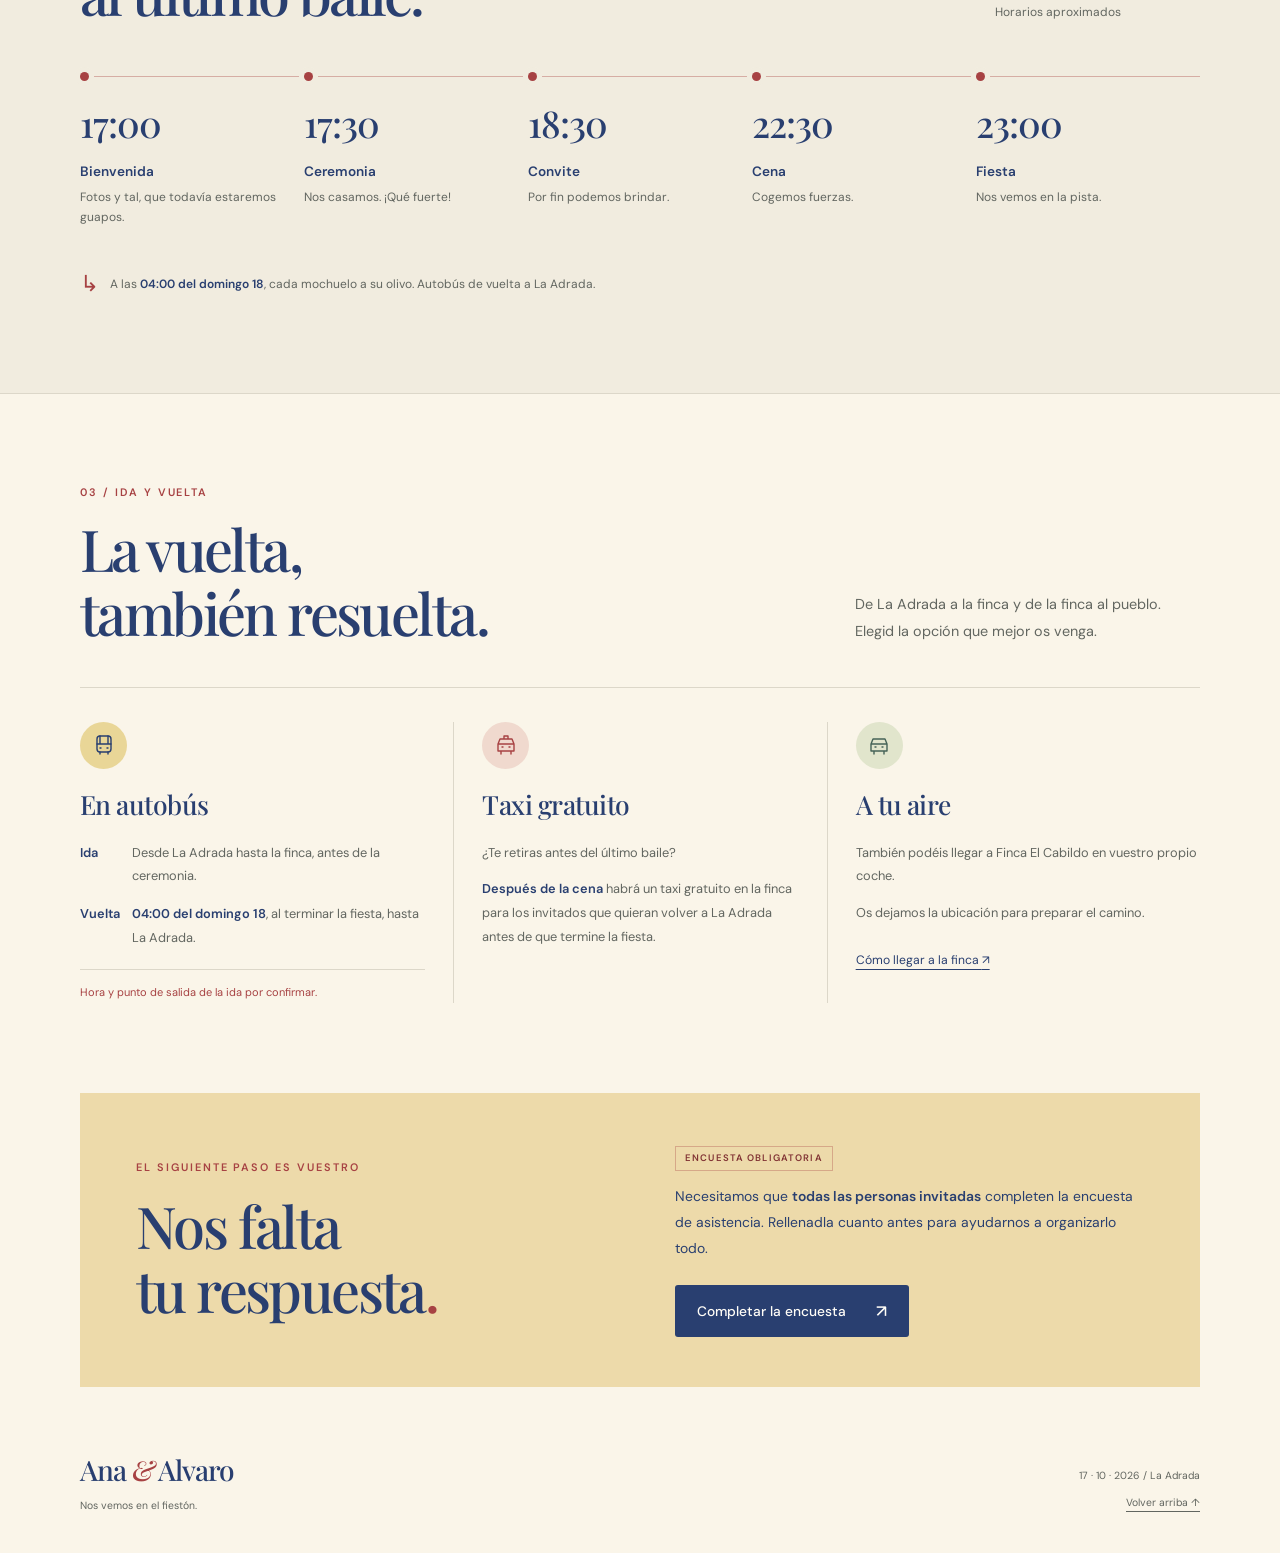
==== commit 55bb5343: "Update index.html" ====
--- a/index.html
+++ b/index.html
@@ -22,11 +22,11 @@
     <div class="masthead-inner">
       <a class="monogram" href="#inicio" aria-label="Ana y Alvaro, inicio">A<span>&amp;</span>A<span class="monogram-dot" aria-hidden="true">.</span></a>
       <nav class="main-nav" aria-label="Navegación principal">
+
+        <a href="#nosotros">Fotos</a>
         <a href="#detalles">El finde</a>
         <a href="#horarios">Los horarios</a>
-        <a href="#logistica">Cómo llegar</a>
-        <a href="#nosotros">Fotos</a>
-      </nav>
+        <a href="#logistica">Cómo llegar</a>      </nav>
       <a class="header-rsvp" href="https://tally.so/r/gD2LaK" target="_blank" rel="noopener noreferrer" aria-label="Encuesta obligatoria, se abre en otra pestaña">
         <span class="status-dot" aria-hidden="true"></span>Encuesta obligatoria <span aria-hidden="true">↗</span>
       </a>
@@ -81,6 +81,26 @@
       </div>
     </section>
 
+
+
+    <section class="section carousel-section" id="nosotros" aria-labelledby="carousel-title">
+      <div class="section-heading">
+        <div><p class="eyebrow">Nosotros</p><h2 id="carousel-title">Un poco<br>de nosotros.</h2></div>
+        <p class="section-intro">Algunas fotos de estos años juntos.<br>Desliza o usa las flechas.</p>
+      </div>
+      <div class="carousel" data-carousel>
+        <div class="carousel-frame">
+          <div class="carousel-viewport" data-carousel-viewport tabindex="0" role="region" aria-roledescription="Carrusel" aria-label="Fotos de Ana y Alvaro">
+            <div class="carousel-track" data-carousel-track></div>
+          </div>
+          <button class="carousel-arrow carousel-prev" type="button" data-carousel-prev aria-label="Foto anterior"><svg viewBox="0 0 24 24" fill="none" stroke="currentColor" stroke-width="2" stroke-linecap="round" stroke-linejoin="round" aria-hidden="true"><path d="M15 5l-7 7 7 7"/></svg></button>
+          <button class="carousel-arrow carousel-next" type="button" data-carousel-next aria-label="Foto siguiente"><svg viewBox="0 0 24 24" fill="none" stroke="currentColor" stroke-width="2" stroke-linecap="round" stroke-linejoin="round" aria-hidden="true"><path d="M9 5l7 7-7 7"/></svg></button>
+        </div>
+        <p class="carousel-counter"><span data-carousel-current>1</span> / <span data-carousel-total></span></p>
+      </div>
+      <noscript><p class="section-intro carousel-noscript">Activa JavaScript para ver el carrusel de fotos.</p></noscript>
+    </section>
+
     <section class="section" id="detalles" aria-labelledby="events-title">
       <div class="section-heading">
         <div><p class="eyebrow">01 / El finde</p><h2 id="events-title">Dos días.<br>Muchas ganas.</h2></div>
@@ -154,24 +174,6 @@
       </div>
     </section>
 
-    <section class="section carousel-section" id="nosotros" aria-labelledby="carousel-title">
-      <div class="section-heading">
-        <div><p class="eyebrow">04 / Nosotros</p><h2 id="carousel-title">Un poco<br>de nosotros.</h2></div>
-        <p class="section-intro">Algunas fotos de estos años juntos.<br>Desliza o usa las flechas.</p>
-      </div>
-      <div class="carousel" data-carousel>
-        <div class="carousel-frame">
-          <div class="carousel-viewport" data-carousel-viewport tabindex="0" role="region" aria-roledescription="Carrusel" aria-label="Fotos de Ana y Alvaro">
-            <div class="carousel-track" data-carousel-track></div>
-          </div>
-          <button class="carousel-arrow carousel-prev" type="button" data-carousel-prev aria-label="Foto anterior"><svg viewBox="0 0 24 24" fill="none" stroke="currentColor" stroke-width="2" stroke-linecap="round" stroke-linejoin="round" aria-hidden="true"><path d="M15 5l-7 7 7 7"/></svg></button>
-          <button class="carousel-arrow carousel-next" type="button" data-carousel-next aria-label="Foto siguiente"><svg viewBox="0 0 24 24" fill="none" stroke="currentColor" stroke-width="2" stroke-linecap="round" stroke-linejoin="round" aria-hidden="true"><path d="M9 5l7 7-7 7"/></svg></button>
-        </div>
-        <p class="carousel-counter"><span data-carousel-current>1</span> / <span data-carousel-total></span></p>
-      </div>
-      <noscript><p class="section-intro carousel-noscript">Activa JavaScript para ver el carrusel de fotos.</p></noscript>
-    </section>
-
     <section class="rsvp-section" id="confirmar" aria-labelledby="rsvp-title">
       <div class="rsvp-inner">
         <div><p class="eyebrow">El siguiente paso es vuestro</p><h2 id="rsvp-title">Nos falta<br>tu respuesta<span>.</span></h2></div>
@@ -193,13 +195,13 @@
         <div class="gift-account">
           <p class="gift-account-label">Datos de la cuenta</p>
           <dl class="gift-details">
-            <div><dt>Titular</dt><dd>Alvaro Muñoz Serrano</dd></div>
+            <div><dt>Titular</dt><dd></dd></div>
             <div id="gift-bank-row" hidden><dt>Banco</dt><dd></dd></div>
             <div>
               <dt class="gift-iban-heading">IBAN <button class="gift-copy-button" id="copy-iban" type="button" aria-label="Copiar IBAN" title="Copiar IBAN" hidden><svg viewBox="0 0 24 24" fill="none" stroke="currentColor" stroke-width="1.8" stroke-linecap="round" stroke-linejoin="round" aria-hidden="true"><rect x="8" y="8" width="11" height="11" rx="2"/><path d="M16 8V6a2 2 0 0 0-2-2H6a2 2 0 0 0-2 2v8a2 2 0 0 0 2 2h2"/></svg></button></dt>
               <dd class="gift-iban-scroll"><span class="gift-iban" id="gift-iban"></span><span class="gift-copy-status" id="gift-copy-status" role="status" aria-live="polite"></span></dd>
             </div>
-            <div><dt>BIC / SWIFT</dt><dd>BBVAESMM</dd></div>
+            <div><dt>BIC / SWIFT</dt><dd></dd></div>
           </dl>
           <p class="gift-reference">En el concepto, poned vuestros nombres para saber de quién viene el regalo.</p>
         </div>
